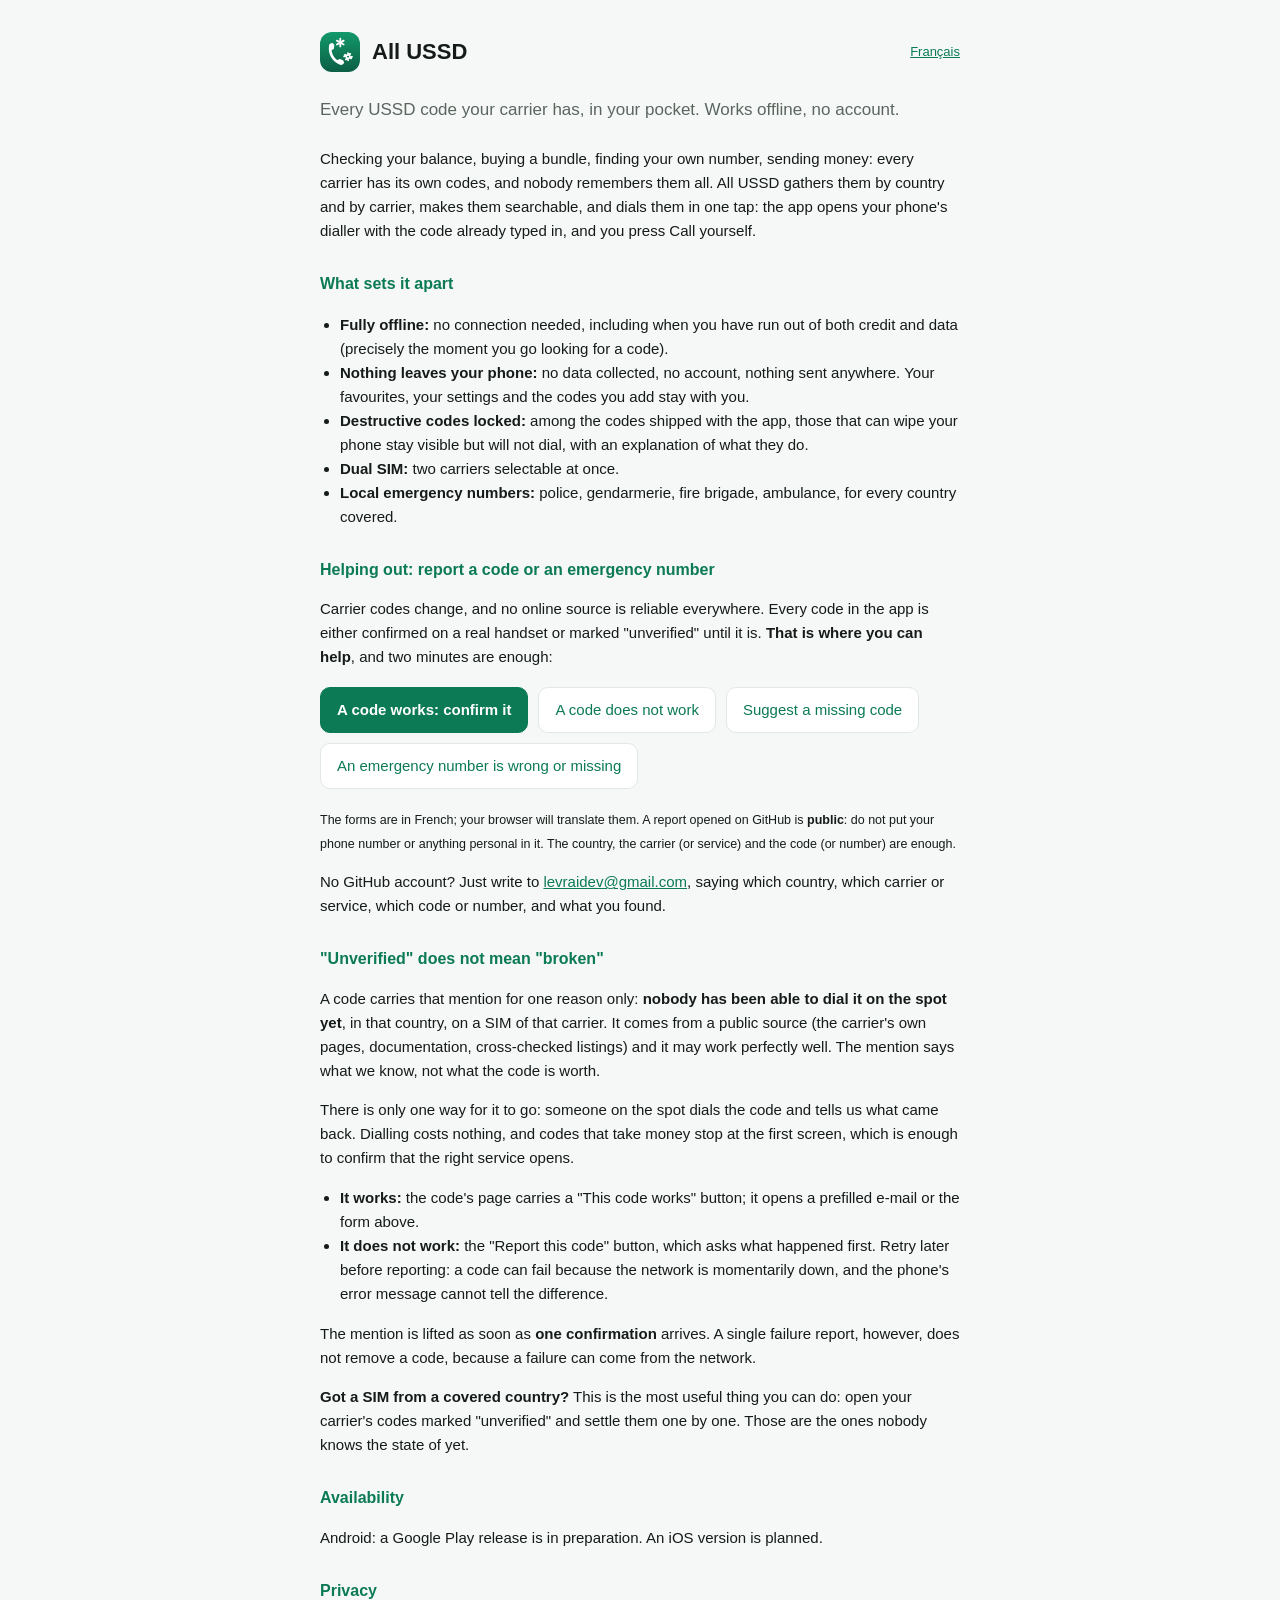
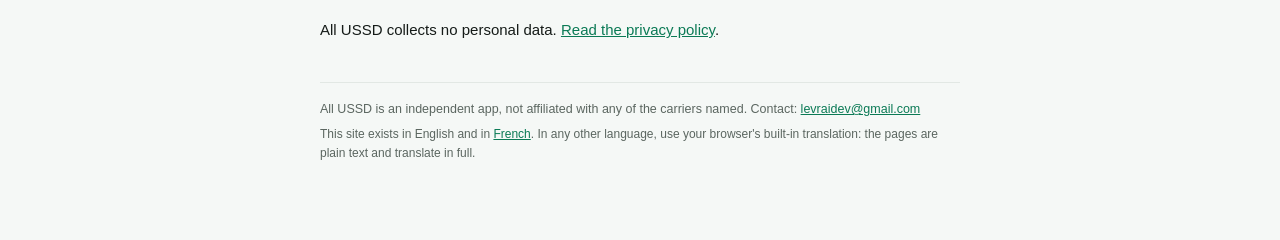
==== en/index.html @ 6537cc3c "Pages publiques pour la première version : plus de test fermé, politique de confidentialité couvre c" ====
<!doctype html>
<html lang="en">
<head>
<meta charset="utf-8" />
<meta name="viewport" content="width=device-width, initial-scale=1" />
<title>All USSD: your carrier's USSD codes, offline</title>
<meta name="description" content="Android app gathering the USSD/MMI codes and carrier codes of dozens of countries. Works offline, no account." />
<link rel="icon" href="../mark.svg" />
<link rel="stylesheet" href="../style.css" />
<link rel="alternate" hreflang="fr" href="https://levraidjak.github.io/allussd/" />
<link rel="alternate" hreflang="en" href="https://levraidjak.github.io/allussd/en/" />
<link rel="alternate" hreflang="x-default" href="https://levraidjak.github.io/allussd/" />
</head>
<body>
<main>
  <header>
    <img class="mark" src="../mark.svg" alt="" width="40" height="40" />
    <h1>All USSD</h1>
    <a class="langswitch" href="../" hreflang="fr" lang="fr">Français</a>
  </header>

  <p class="lede">Every USSD code your carrier has, in your pocket. Works offline, no account.</p>

  <p>Checking your balance, buying a bundle, finding your own number, sending money: every carrier has its own codes, and nobody remembers them all. All USSD gathers them by country and by carrier, makes them searchable, and dials them in one tap: the app opens your phone's dialler with the code already typed in, and you press Call yourself.</p>

  <h2>What sets it apart</h2>
  <ul>
    <li><strong>Fully offline:</strong> no connection needed, including when you have run out of both credit and data (precisely the moment you go looking for a code).</li>
    <li><strong>Nothing leaves your phone:</strong> no data collected, no account, nothing sent anywhere. Your favourites, your settings and the codes you add stay with you.</li>
    <li><strong>Destructive codes locked:</strong> among the codes shipped with the app, those that can wipe your phone stay visible but will not dial, with an explanation of what they do.</li>
    <li><strong>Dual SIM:</strong> two carriers selectable at once.</li>
    <li><strong>Local emergency numbers:</strong> police, gendarmerie, fire brigade, ambulance, for every country covered.</li>
  </ul>

  <h2 id="report">Helping out: report a code or an emergency number</h2>

  <p>Carrier codes change, and no online source is reliable everywhere. Every code in the app is either confirmed on a real handset or marked "unverified" until it is. <strong>That is where you can help</strong>, and two minutes are enough:</p>

  <div class="actions">
    <a class="primary" href="https://github.com/LeVraiDjak/allussd/issues/new?template=code-confirme.yml">A code works: confirm it</a>
    <a href="https://github.com/LeVraiDjak/allussd/issues/new?template=code-incorrect.yml">A code does not work</a>
    <a href="https://github.com/LeVraiDjak/allussd/issues/new?template=code-manquant.yml">Suggest a missing code</a>
    <a href="https://github.com/LeVraiDjak/allussd/issues/new?template=numero-urgence.yml">An emergency number is wrong or missing</a>
  </div>

  <p><small>The forms are in French; your browser will translate them. A report opened on GitHub is <strong>public</strong>: do not put your phone number or anything personal in it. The country, the carrier (or service) and the code (or number) are enough.</small></p>

  <p>No GitHub account? Just write to <a href="mailto:levraidev@gmail.com">levraidev@gmail.com</a>, saying which country, which carrier or service, which code or number, and what you found.</p>

  <h2 id="unverified">"Unverified" does not mean "broken"</h2>

  <p>A code carries that mention for one reason only: <strong>nobody has been able to dial it on the spot yet</strong>, in that country, on a SIM of that carrier. It comes from a public source (the carrier's own pages, documentation, cross-checked listings) and it may work perfectly well. The mention says what we know, not what the code is worth.</p>

  <p>There is only one way for it to go: someone on the spot dials the code and tells us what came back. Dialling costs nothing, and codes that take money stop at the first screen, which is enough to confirm that the right service opens.</p>

  <ul>
    <li><strong>It works:</strong> the code's page carries a "This code works" button; it opens a prefilled e-mail or the form above.</li>
    <li><strong>It does not work:</strong> the "Report this code" button, which asks what happened first. Retry later before reporting: a code can fail because the network is momentarily down, and the phone's error message cannot tell the difference.</li>
  </ul>

  <p>The mention is lifted as soon as <strong>one confirmation</strong> arrives. A single failure report, however, does not remove a code, because a failure can come from the network.</p>

  <p><strong>Got a SIM from a covered country?</strong> This is the most useful thing you can do: open your carrier's codes marked "unverified" and settle them one by one. Those are the ones nobody knows the state of yet.</p>

  <h2>Availability</h2>
  <p>Android: a Google Play release is in preparation. An iOS version is planned.</p>

  <h2>Privacy</h2>
  <p>All USSD collects no personal data. <a href="privacy/">Read the privacy policy</a>.</p>

  <footer>
    All USSD is an independent app, not affiliated with any of the carriers named.
    Contact: <a href="mailto:levraidev@gmail.com">levraidev@gmail.com</a>
    <p class="translate-note">This site exists in English and in <a href="../" hreflang="fr" lang="fr">French</a>. In any other language, use your browser's built-in translation: the pages are plain text and translate in full.</p>
  </footer>
</main>
</body>
</html>
---- style.css ----
/* Shared by every page of the site. Same palette as the app's green identity. */
:root {
  --bg: #F5F8F6;
  --card: #FFFFFF;
  --text: #151B18;
  --subtext: #5B6660;
  --primary: #0B7A55;
  --on-primary: #FFFFFF;
  --border: #E2E8E4;
}
@media (prefers-color-scheme: dark) {
  :root {
    --bg: #0D1311;
    --card: #171F1B;
    --text: #EAF1ED;
    --subtext: #98A49E;
    --primary: #3BC48D;
    /* Le vert clair du thème sombre est trop lumineux pour du texte blanc
       (2,2:1). Texte sombre dessus : 8,5:1. */
    --on-primary: #0D1311;
    --border: #26312B;
  }
}
* { box-sizing: border-box; }
body {
  margin: 0;
  background: var(--bg);
  color: var(--text);
  font-family: -apple-system, BlinkMacSystemFont, "Segoe UI", Roboto, Helvetica, Arial, sans-serif;
  line-height: 1.6;
}
main {
  max-width: 680px;
  margin: 0 auto;
  padding: 32px 20px 64px;
}
header {
  display: flex;
  align-items: center;
  gap: 12px;
  margin-bottom: 24px;
}
.mark {
  width: 40px;
  height: 40px;
  border-radius: 12px;
  flex-shrink: 0;
  display: block;
}
h1 { font-size: 22px; margin: 0; }
.updated { color: var(--subtext); font-size: 13px; margin: 0 0 28px; }
h2 { font-size: 16px; margin: 28px 0 8px; color: var(--primary); }
p, li { font-size: 15px; }
ul { padding-left: 20px; }
.card {
  background: var(--card);
  border: 1px solid var(--border);
  border-radius: 14px;
  padding: 16px 18px;
  margin: 18px 0;
}
a { color: var(--primary); }
footer {
  margin-top: 40px;
  padding-top: 16px;
  border-top: 1px solid var(--border);
  color: var(--subtext);
  font-size: 12.5px;
}

/* Landing page only. */
.lede { font-size: 17px; color: var(--subtext); margin: 0 0 24px; }
.actions { display: flex; flex-wrap: wrap; gap: 10px; margin: 18px 0; }
.actions a {
  display: inline-block;
  padding: 10px 16px;
  border-radius: 10px;
  border: 1px solid var(--border);
  background: var(--card);
  text-decoration: none;
  font-size: 15px;
}
.actions a.primary {
  background: var(--primary);
  border-color: var(--primary);
  color: var(--on-primary);
  font-weight: 600;
}

/* Language switcher, top-right of the header. Two files per page (fr, en) and
   the browser's own translation for everything else — no third-party widget,
   which on a privacy page would be its own contradiction. */
.langswitch {
  margin-left: auto;
  font-size: 13px;
  white-space: nowrap;
}
.translate-note { font-size: 12px; margin-top: 6px; }
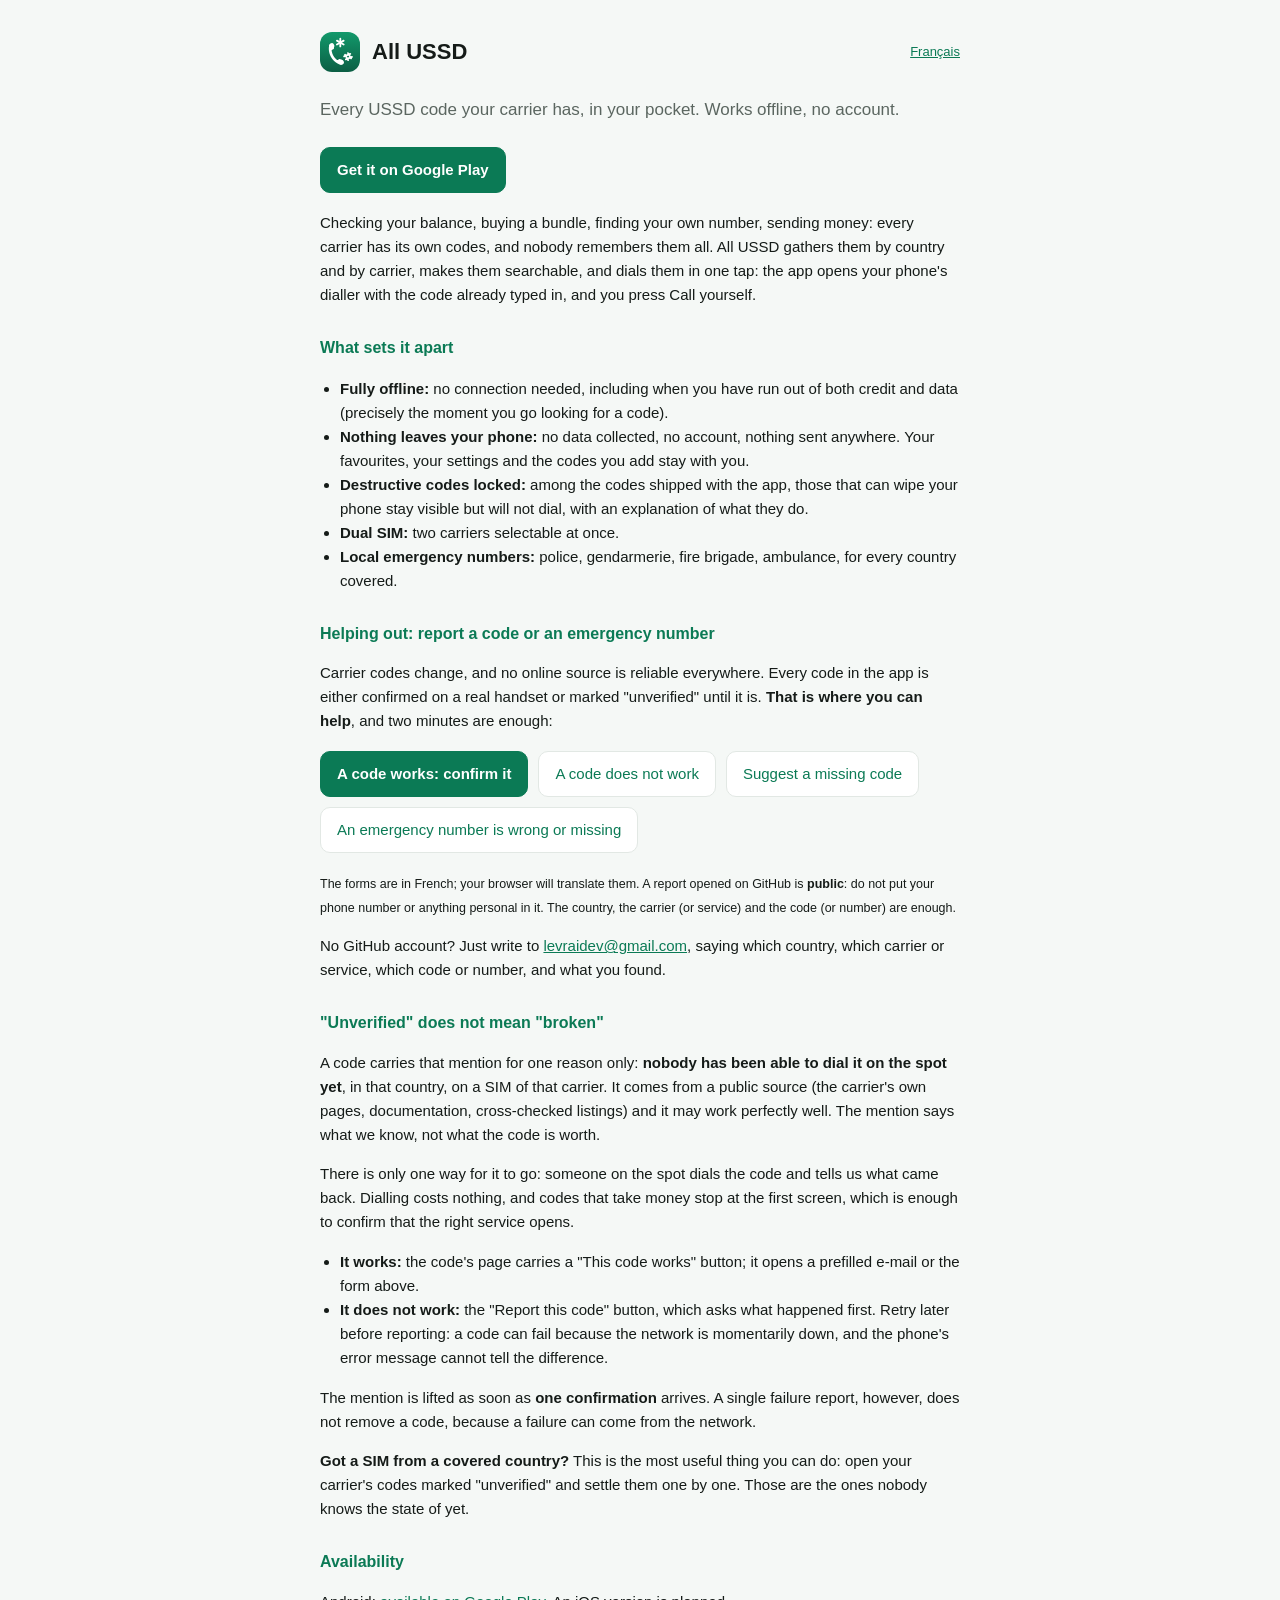
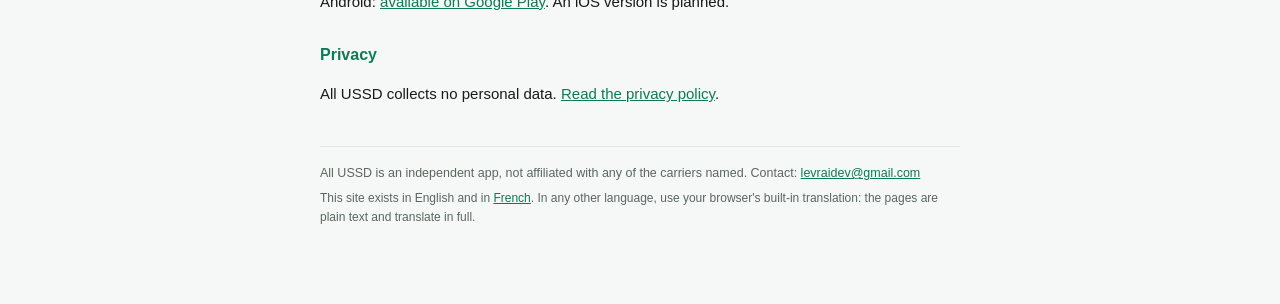
==== commit af19565a: "Site : lien Google Play, l'application est publiée Bouton « Télécharger sur Google Play » sous l'acc" ====
--- a/en/index.html
+++ b/en/index.html
@@ -20,6 +20,10 @@
   </header>
 
   <p class="lede">Every USSD code your carrier has, in your pocket. Works offline, no account.</p>
+
+  <div class="actions">
+    <a class="primary" href="https://play.google.com/store/apps/details?id=com.levraidjak.allussd&amp;hl=en">Get it on Google Play</a>
+  </div>
 
   <p>Checking your balance, buying a bundle, finding your own number, sending money: every carrier has its own codes, and nobody remembers them all. All USSD gathers them by country and by carrier, makes them searchable, and dials them in one tap: the app opens your phone's dialler with the code already typed in, and you press Call yourself.</p>
 
@@ -63,7 +67,7 @@
   <p><strong>Got a SIM from a covered country?</strong> This is the most useful thing you can do: open your carrier's codes marked "unverified" and settle them one by one. Those are the ones nobody knows the state of yet.</p>
 
   <h2>Availability</h2>
-  <p>Android: a Google Play release is in preparation. An iOS version is planned.</p>
+  <p>Android: <a href="https://play.google.com/store/apps/details?id=com.levraidjak.allussd&amp;hl=en">available on Google Play</a>. An iOS version is planned.</p>
 
   <h2>Privacy</h2>
   <p>All USSD collects no personal data. <a href="privacy/">Read the privacy policy</a>.</p>
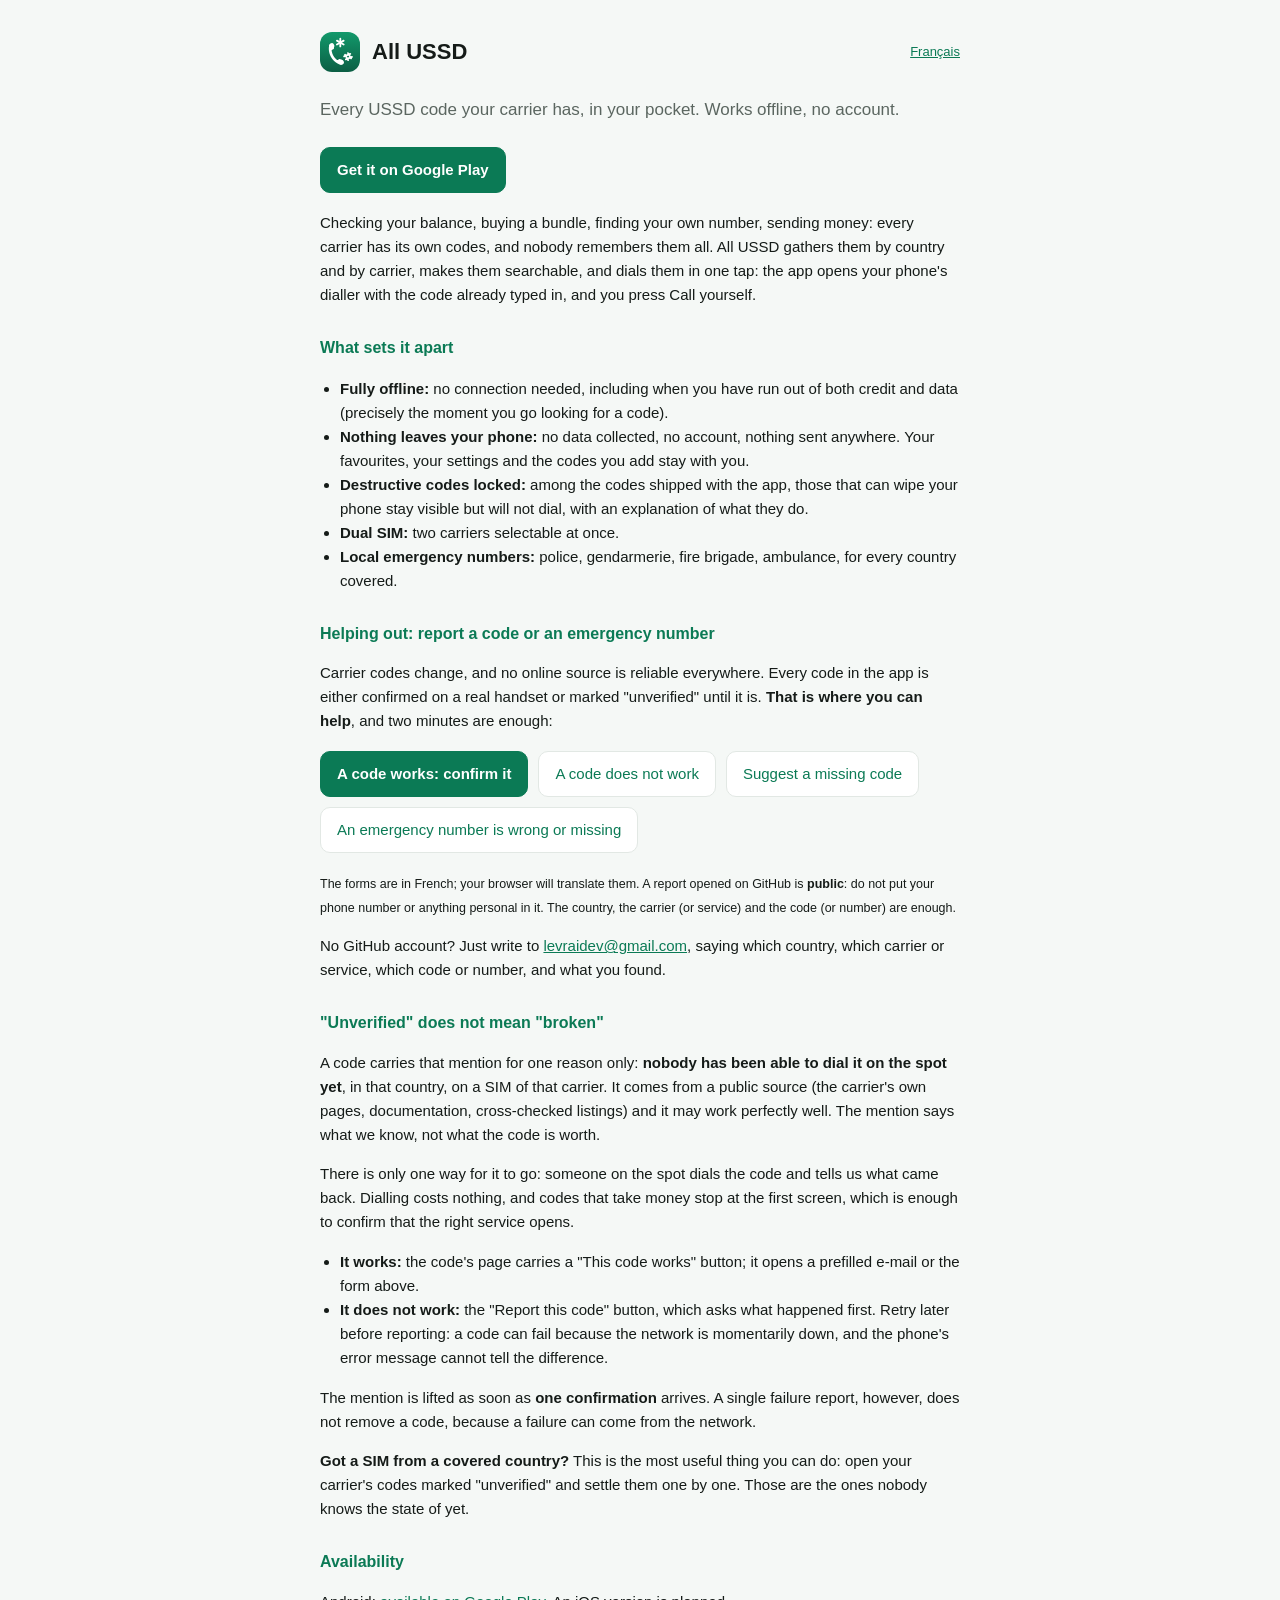
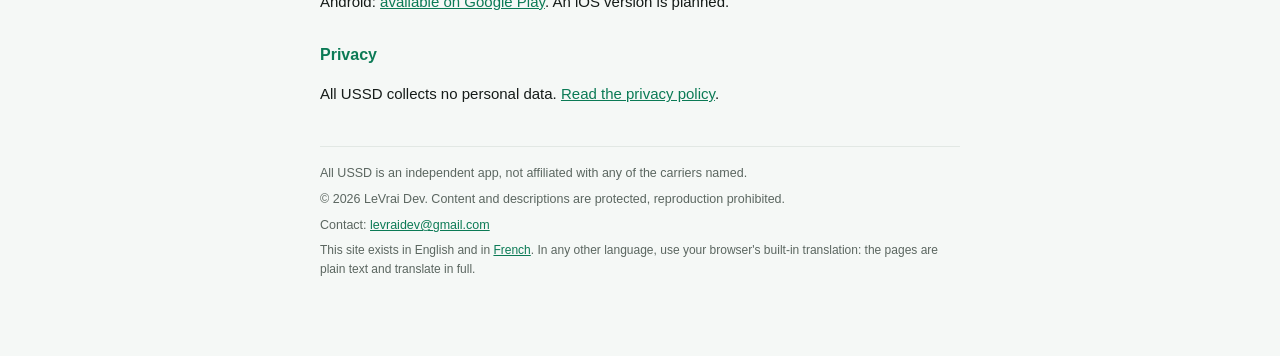
==== commit f5525e37: "Site : mention de protection du contenu dans les pieds de page « © 2026 LeVrai Dev. Contenu et descr" ====
--- a/en/index.html
+++ b/en/index.html
@@ -74,6 +74,7 @@
 
   <footer>
     All USSD is an independent app, not affiliated with any of the carriers named.
+    <p class="copyright">© 2026 LeVrai Dev. Content and descriptions are protected, reproduction prohibited.</p>
     Contact: <a href="mailto:levraidev@gmail.com">levraidev@gmail.com</a>
     <p class="translate-note">This site exists in English and in <a href="../" hreflang="fr" lang="fr">French</a>. In any other language, use your browser's built-in translation: the pages are plain text and translate in full.</p>
   </footer>
--- a/style.css
+++ b/style.css
@@ -96,3 +96,4 @@
   white-space: nowrap;
 }
 .translate-note { font-size: 12px; margin-top: 6px; }
+.copyright { font-size: inherit; margin: 6px 0; }
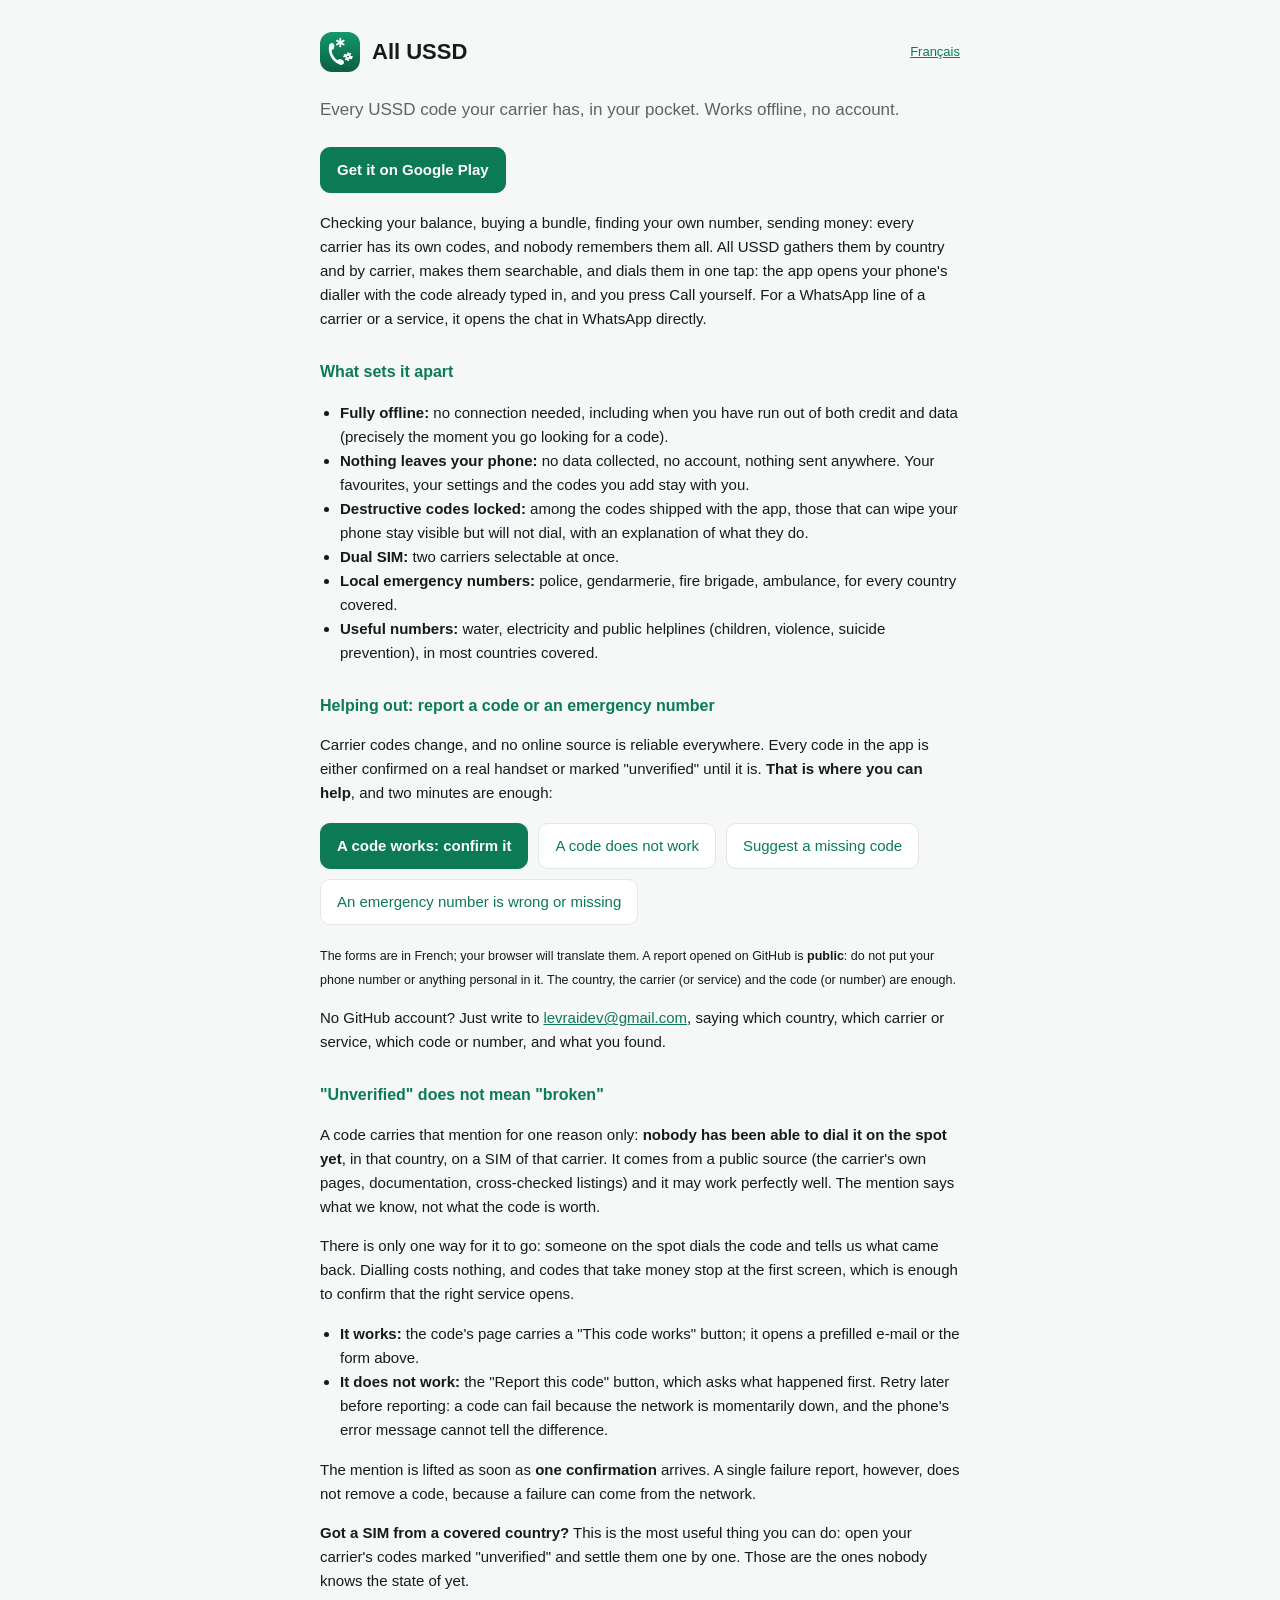
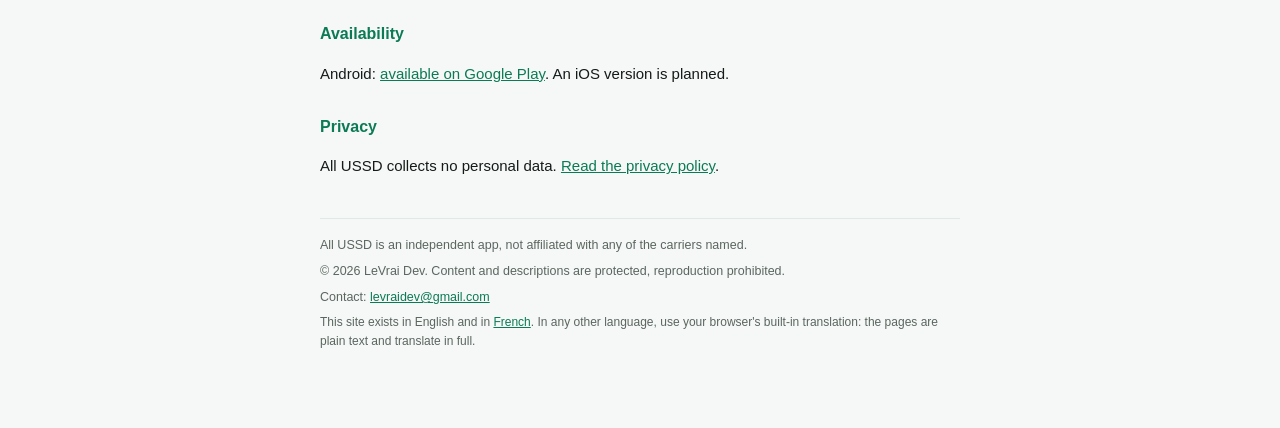
==== commit 78f99a80: "Politique et présentation : lignes WhatsApp et numéros utiles (1.6.0) Politique de confidentialité f" ====
--- a/en/index.html
+++ b/en/index.html
@@ -25,7 +25,7 @@
     <a class="primary" href="https://play.google.com/store/apps/details?id=com.levraidjak.allussd&amp;hl=en">Get it on Google Play</a>
   </div>
 
-  <p>Checking your balance, buying a bundle, finding your own number, sending money: every carrier has its own codes, and nobody remembers them all. All USSD gathers them by country and by carrier, makes them searchable, and dials them in one tap: the app opens your phone's dialler with the code already typed in, and you press Call yourself.</p>
+  <p>Checking your balance, buying a bundle, finding your own number, sending money: every carrier has its own codes, and nobody remembers them all. All USSD gathers them by country and by carrier, makes them searchable, and dials them in one tap: the app opens your phone's dialler with the code already typed in, and you press Call yourself. For a WhatsApp line of a carrier or a service, it opens the chat in WhatsApp directly.</p>
 
   <h2>What sets it apart</h2>
   <ul>
@@ -34,6 +34,7 @@
     <li><strong>Destructive codes locked:</strong> among the codes shipped with the app, those that can wipe your phone stay visible but will not dial, with an explanation of what they do.</li>
     <li><strong>Dual SIM:</strong> two carriers selectable at once.</li>
     <li><strong>Local emergency numbers:</strong> police, gendarmerie, fire brigade, ambulance, for every country covered.</li>
+    <li><strong>Useful numbers:</strong> water, electricity and public helplines (children, violence, suicide prevention), in most countries covered.</li>
   </ul>
 
   <h2 id="report">Helping out: report a code or an emergency number</h2>
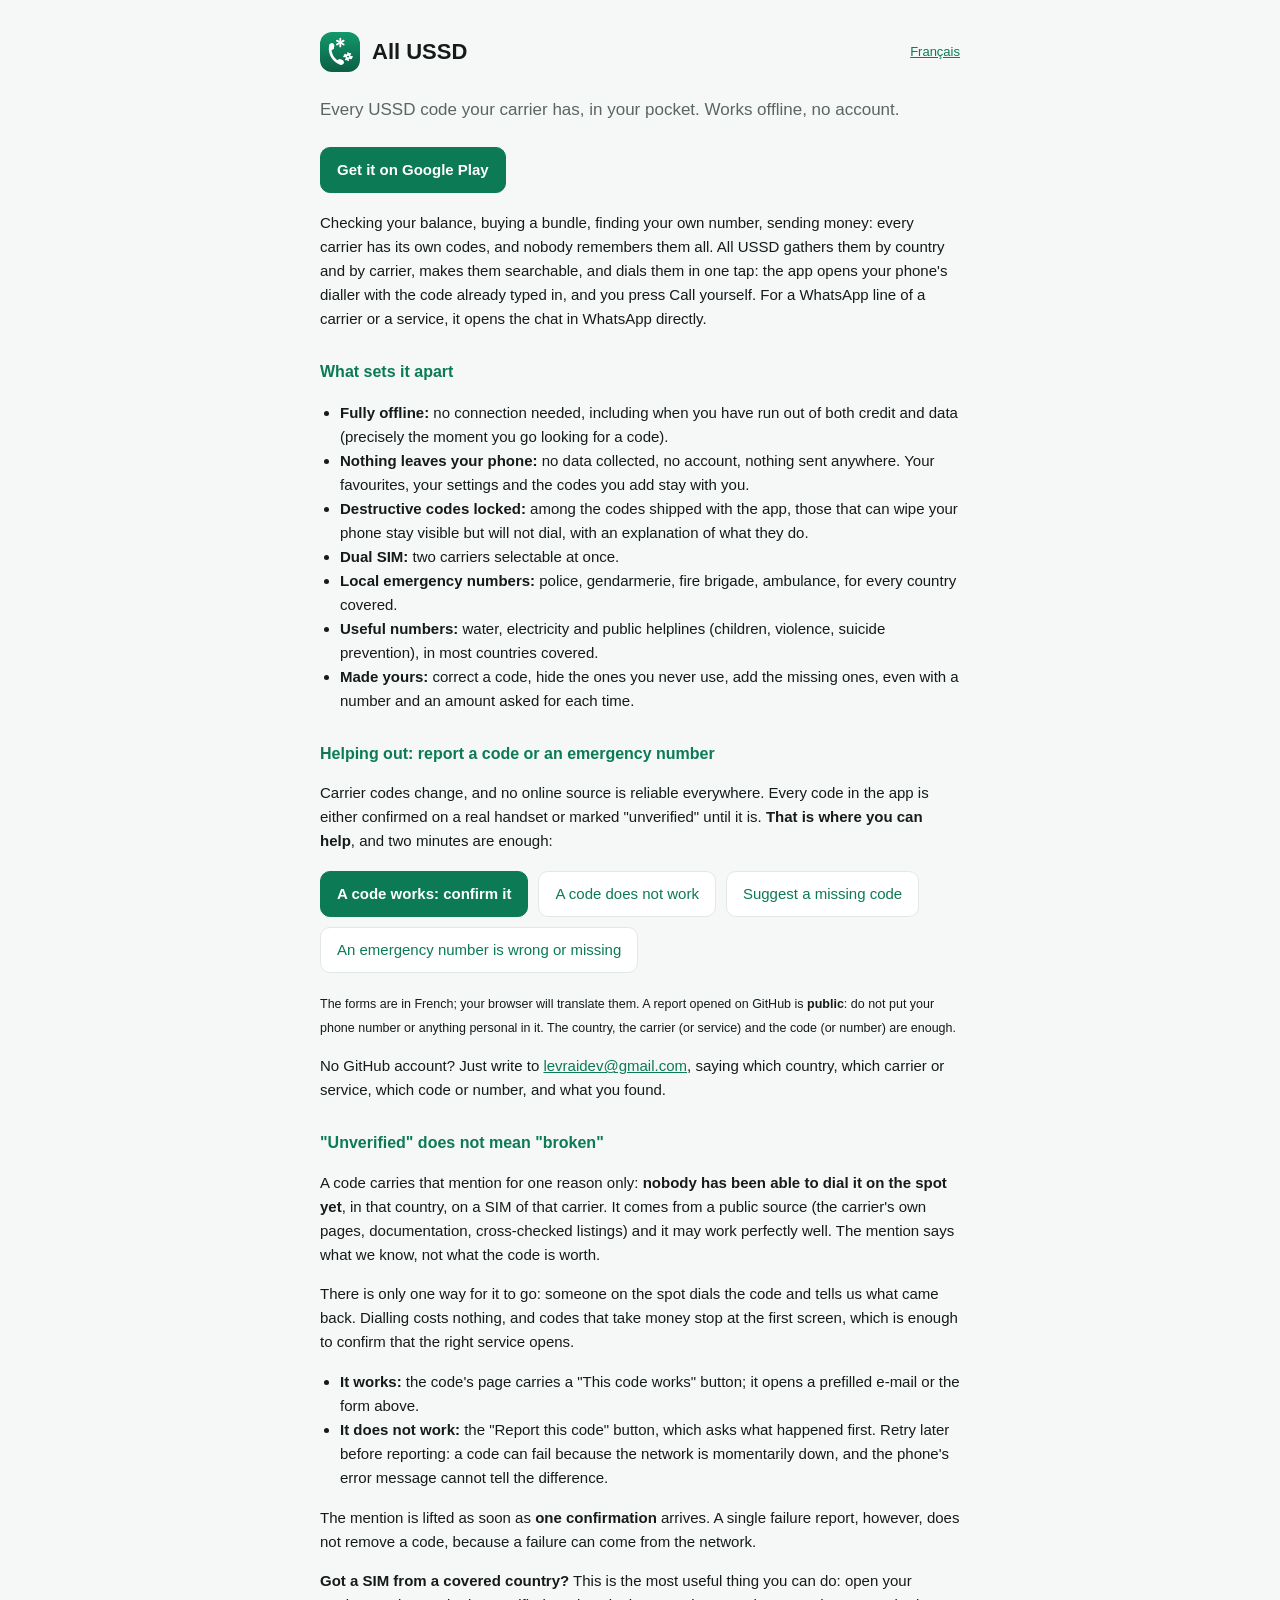
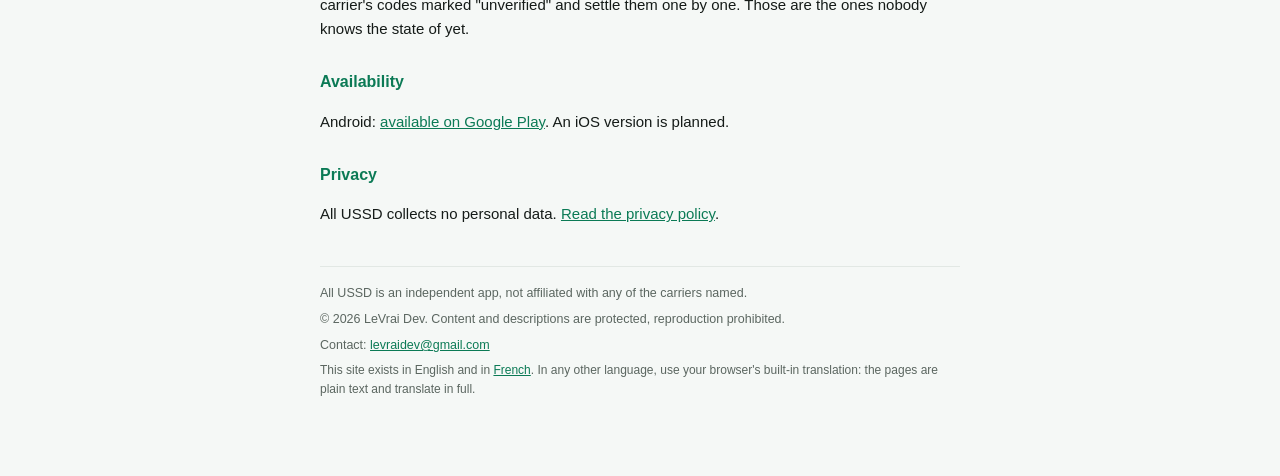
==== commit 28575baf: "Présentation : codes à votre main (corriger, masquer, ajouter avec champs), pour la 1.7.0 À fusionne" ====
--- a/en/index.html
+++ b/en/index.html
@@ -10,6 +10,46 @@
 <link rel="alternate" hreflang="fr" href="https://levraidjak.github.io/allussd/" />
 <link rel="alternate" hreflang="en" href="https://levraidjak.github.io/allussd/en/" />
 <link rel="alternate" hreflang="x-default" href="https://levraidjak.github.io/allussd/" />
+<link rel="canonical" href="https://levraidjak.github.io/allussd/en/" />
+<meta name="robots" content="index, follow" />
+<meta property="og:type" content="website" />
+<meta property="og:site_name" content="All USSD" />
+<meta property="og:title" content="All USSD: your carrier's USSD codes, offline" />
+<meta property="og:description" content="Android app gathering the USSD/MMI codes and carrier codes of dozens of countries. Works offline, no account." />
+<meta property="og:url" content="https://levraidjak.github.io/allussd/en/" />
+<meta property="og:image" content="https://levraidjak.github.io/allussd/og-en.png" />
+<meta property="og:image:width" content="1024" />
+<meta property="og:image:height" content="500" />
+<meta property="og:locale" content="en_US" />
+<meta property="og:locale:alternate" content="fr_FR" />
+<meta name="twitter:card" content="summary_large_image" />
+<meta name="twitter:title" content="All USSD: your carrier's USSD codes, offline" />
+<meta name="twitter:description" content="Android app gathering the USSD/MMI codes and carrier codes of dozens of countries. Works offline, no account." />
+<meta name="twitter:image" content="https://levraidjak.github.io/allussd/og-en.png" />
+<script type="application/ld+json">
+{
+  "@context": "https://schema.org",
+  "@type": "SoftwareApplication",
+  "name": "All USSD",
+  "operatingSystem": "Android",
+  "applicationCategory": "UtilitiesApplication",
+  "description": "Android app gathering the USSD and MMI codes of your carrier, by country. Works offline, no account.",
+  "url": "https://levraidjak.github.io/allussd/en/",
+  "downloadUrl": "https://play.google.com/store/apps/details?id=com.levraidjak.allussd",
+  "installUrl": "https://play.google.com/store/apps/details?id=com.levraidjak.allussd",
+  "inLanguage": "en",
+  "image": "https://levraidjak.github.io/allussd/og-en.png",
+  "offers": {
+    "@type": "Offer",
+    "price": "0",
+    "priceCurrency": "EUR"
+  },
+  "author": {
+    "@type": "Organization",
+    "name": "LeVrai Dev"
+  }
+}
+</script>
 </head>
 <body>
 <main>
@@ -35,6 +75,7 @@
     <li><strong>Dual SIM:</strong> two carriers selectable at once.</li>
     <li><strong>Local emergency numbers:</strong> police, gendarmerie, fire brigade, ambulance, for every country covered.</li>
     <li><strong>Useful numbers:</strong> water, electricity and public helplines (children, violence, suicide prevention), in most countries covered.</li>
+    <li><strong>Made yours:</strong> correct a code, hide the ones you never use, add the missing ones, even with a number and an amount asked for each time.</li>
   </ul>
 
   <h2 id="report">Helping out: report a code or an emergency number</h2>
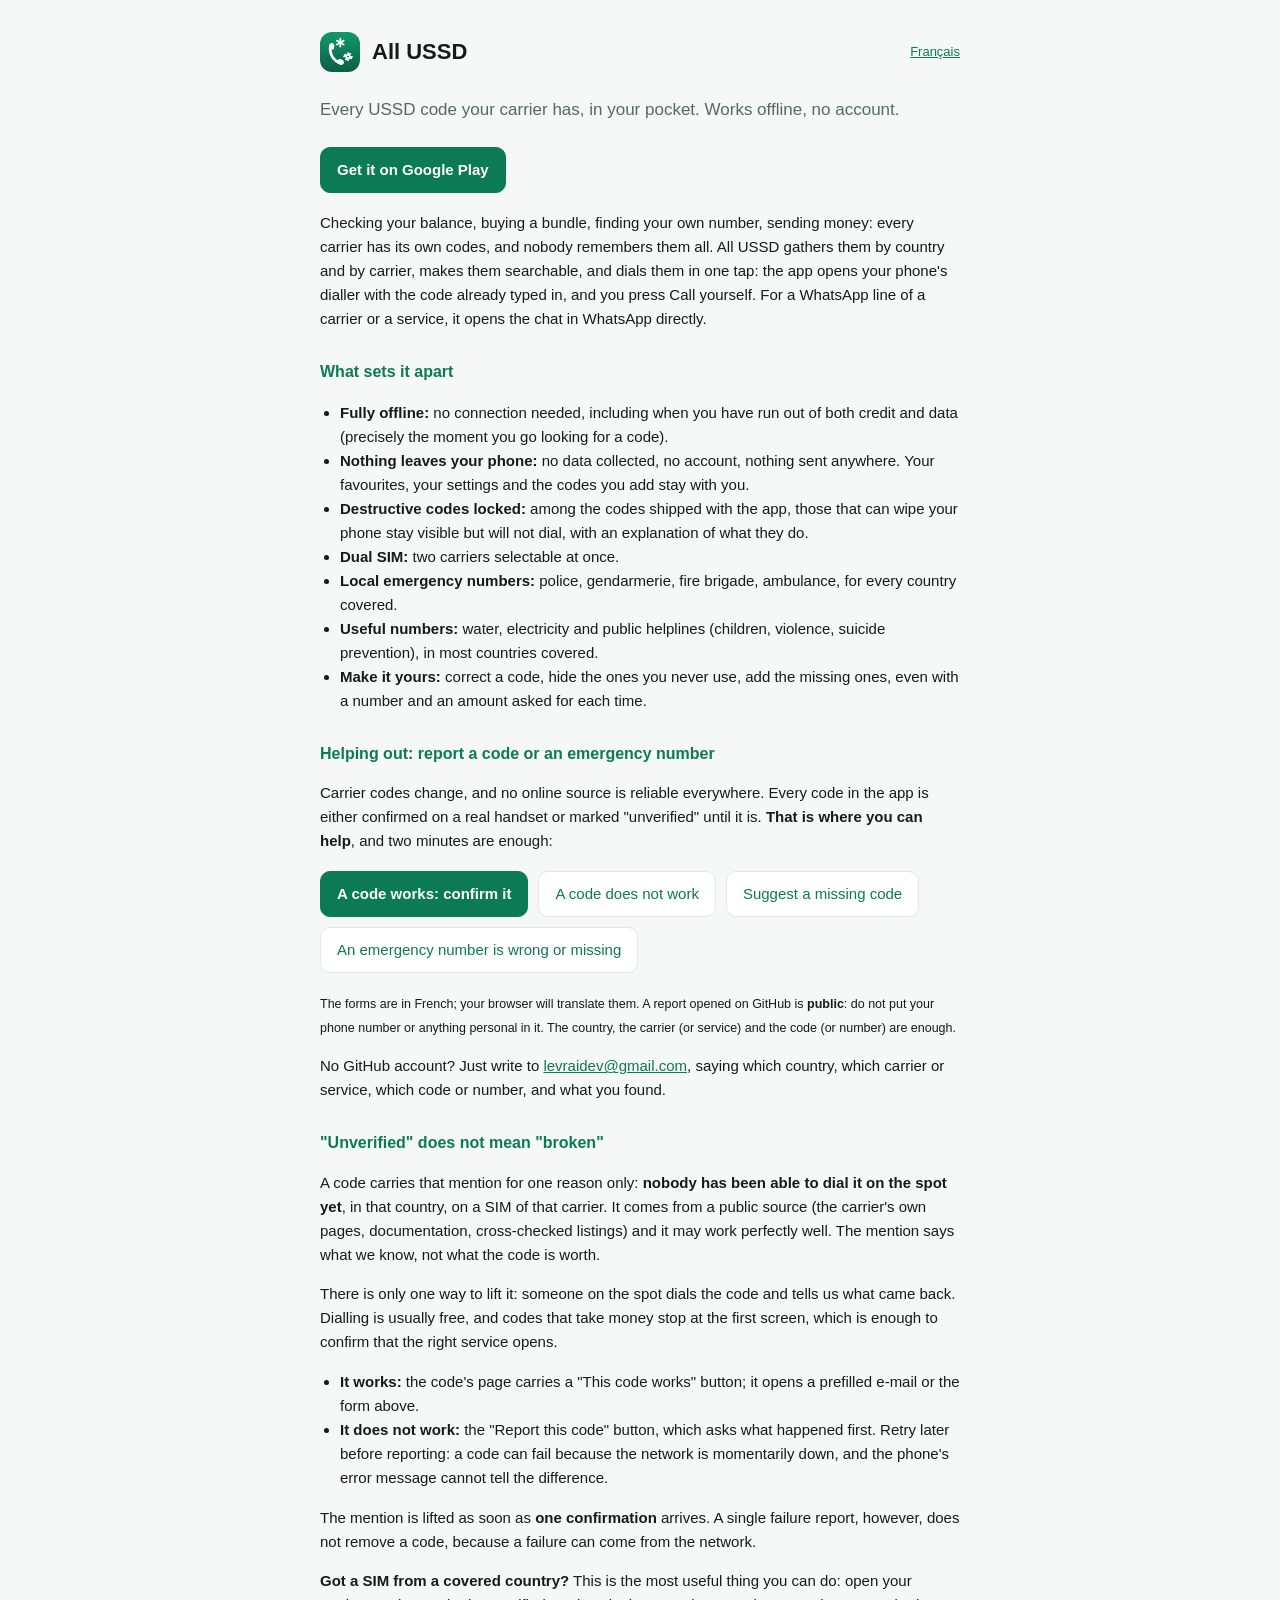
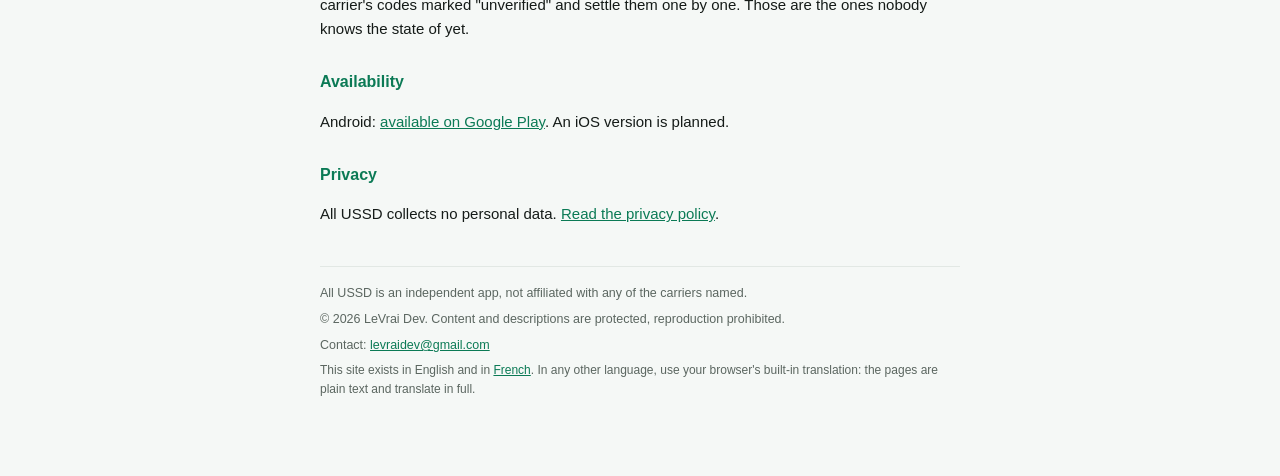
==== commit c7378237: "Site : relecture (formulations, e-mail vs GitHub dans la politique) Co-Authored-By: Claude Sonnet 5." ====
--- a/en/index.html
+++ b/en/index.html
@@ -75,7 +75,7 @@
     <li><strong>Dual SIM:</strong> two carriers selectable at once.</li>
     <li><strong>Local emergency numbers:</strong> police, gendarmerie, fire brigade, ambulance, for every country covered.</li>
     <li><strong>Useful numbers:</strong> water, electricity and public helplines (children, violence, suicide prevention), in most countries covered.</li>
-    <li><strong>Made yours:</strong> correct a code, hide the ones you never use, add the missing ones, even with a number and an amount asked for each time.</li>
+    <li><strong>Make it yours:</strong> correct a code, hide the ones you never use, add the missing ones, even with a number and an amount asked for each time.</li>
   </ul>
 
   <h2 id="report">Helping out: report a code or an emergency number</h2>
@@ -97,7 +97,7 @@
 
   <p>A code carries that mention for one reason only: <strong>nobody has been able to dial it on the spot yet</strong>, in that country, on a SIM of that carrier. It comes from a public source (the carrier's own pages, documentation, cross-checked listings) and it may work perfectly well. The mention says what we know, not what the code is worth.</p>
 
-  <p>There is only one way for it to go: someone on the spot dials the code and tells us what came back. Dialling costs nothing, and codes that take money stop at the first screen, which is enough to confirm that the right service opens.</p>
+  <p>There is only one way to lift it: someone on the spot dials the code and tells us what came back. Dialling is usually free, and codes that take money stop at the first screen, which is enough to confirm that the right service opens.</p>
 
   <ul>
     <li><strong>It works:</strong> the code's page carries a "This code works" button; it opens a prefilled e-mail or the form above.</li>
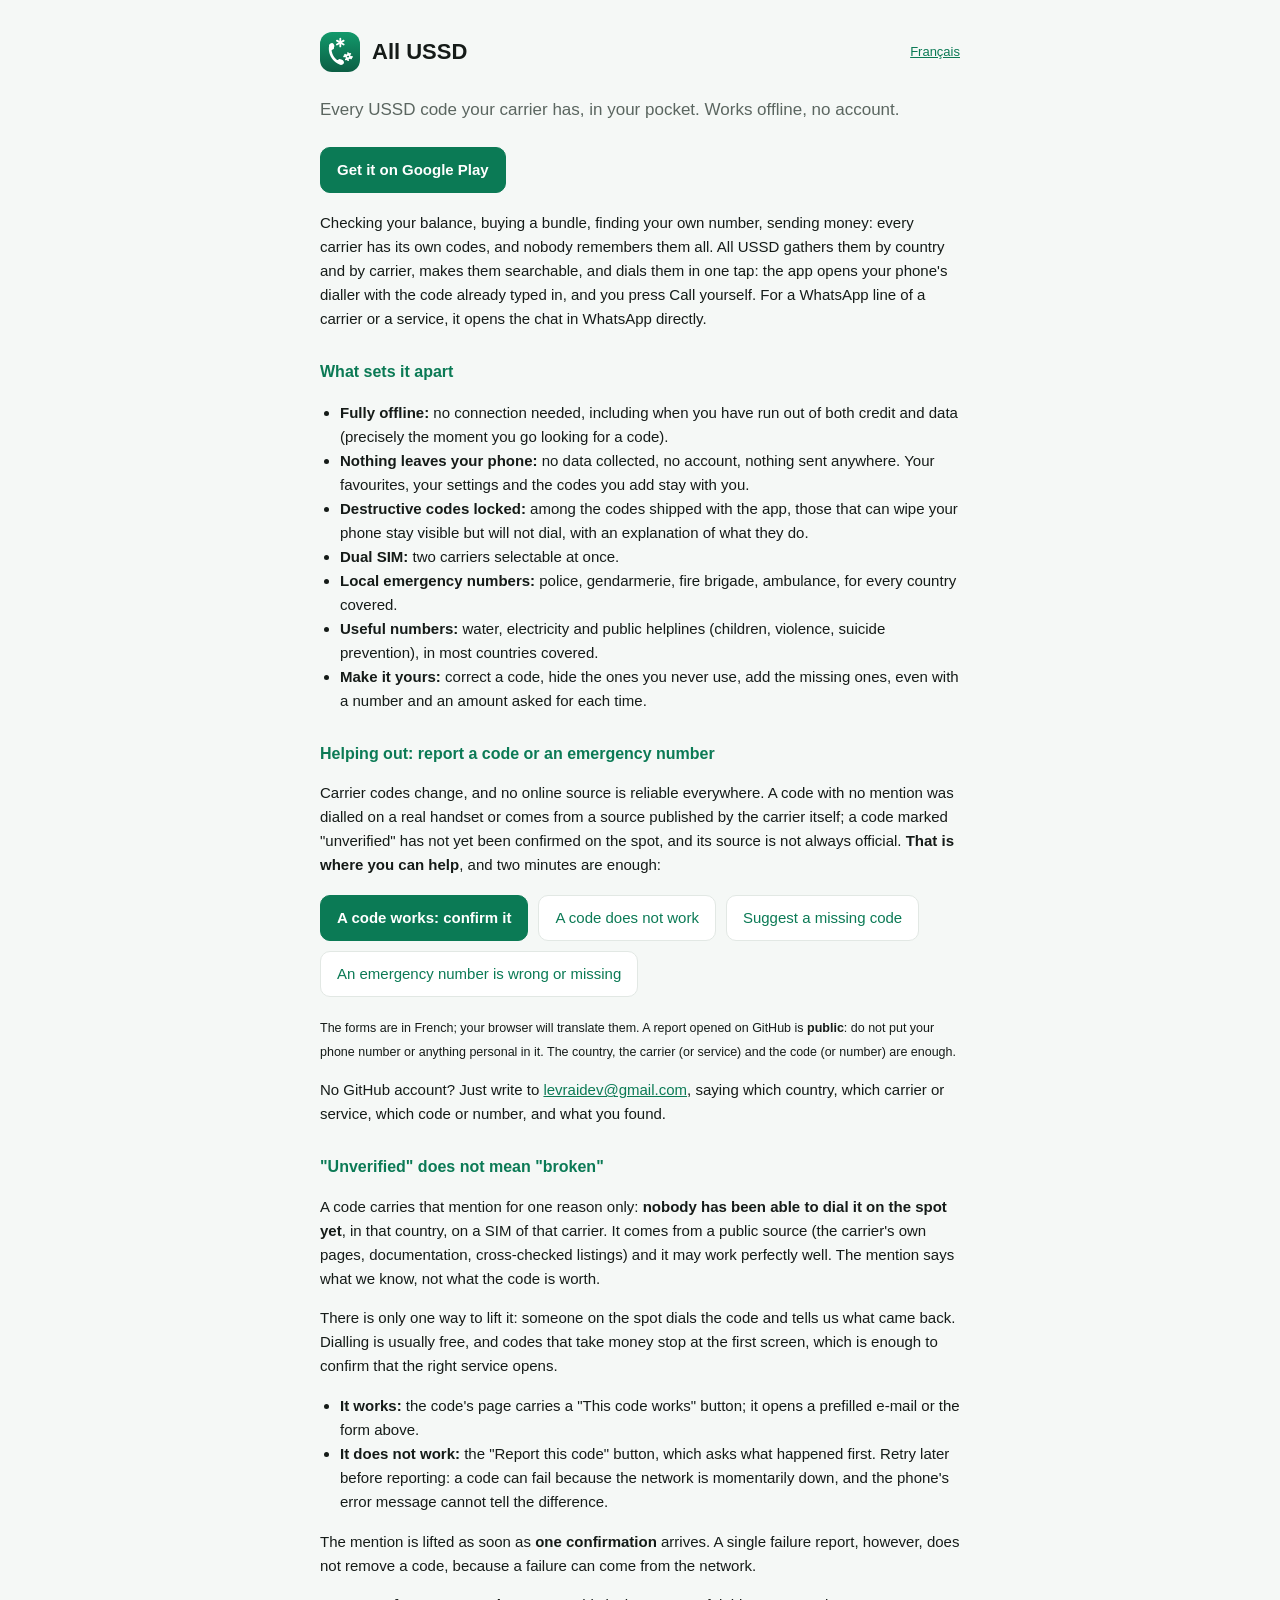
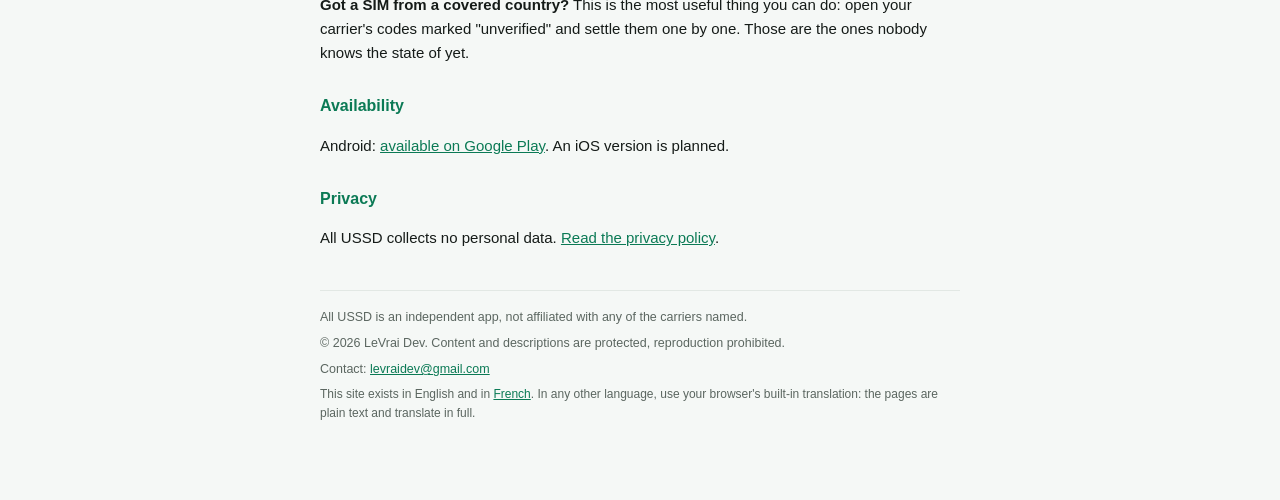
==== commit 85fda9d3: "Site : promesse de fiabilité des codes corrigée (fr et en) Co-Authored-By: Claude Sonnet 5.5 <norepl" ====
--- a/en/index.html
+++ b/en/index.html
@@ -80,7 +80,7 @@
 
   <h2 id="report">Helping out: report a code or an emergency number</h2>
 
-  <p>Carrier codes change, and no online source is reliable everywhere. Every code in the app is either confirmed on a real handset or marked "unverified" until it is. <strong>That is where you can help</strong>, and two minutes are enough:</p>
+  <p>Carrier codes change, and no online source is reliable everywhere. A code with no mention was dialled on a real handset or comes from a source published by the carrier itself; a code marked "unverified" has not yet been confirmed on the spot, and its source is not always official. <strong>That is where you can help</strong>, and two minutes are enough:</p>
 
   <div class="actions">
     <a class="primary" href="https://github.com/LeVraiDjak/allussd/issues/new?template=code-confirme.yml">A code works: confirm it</a>
